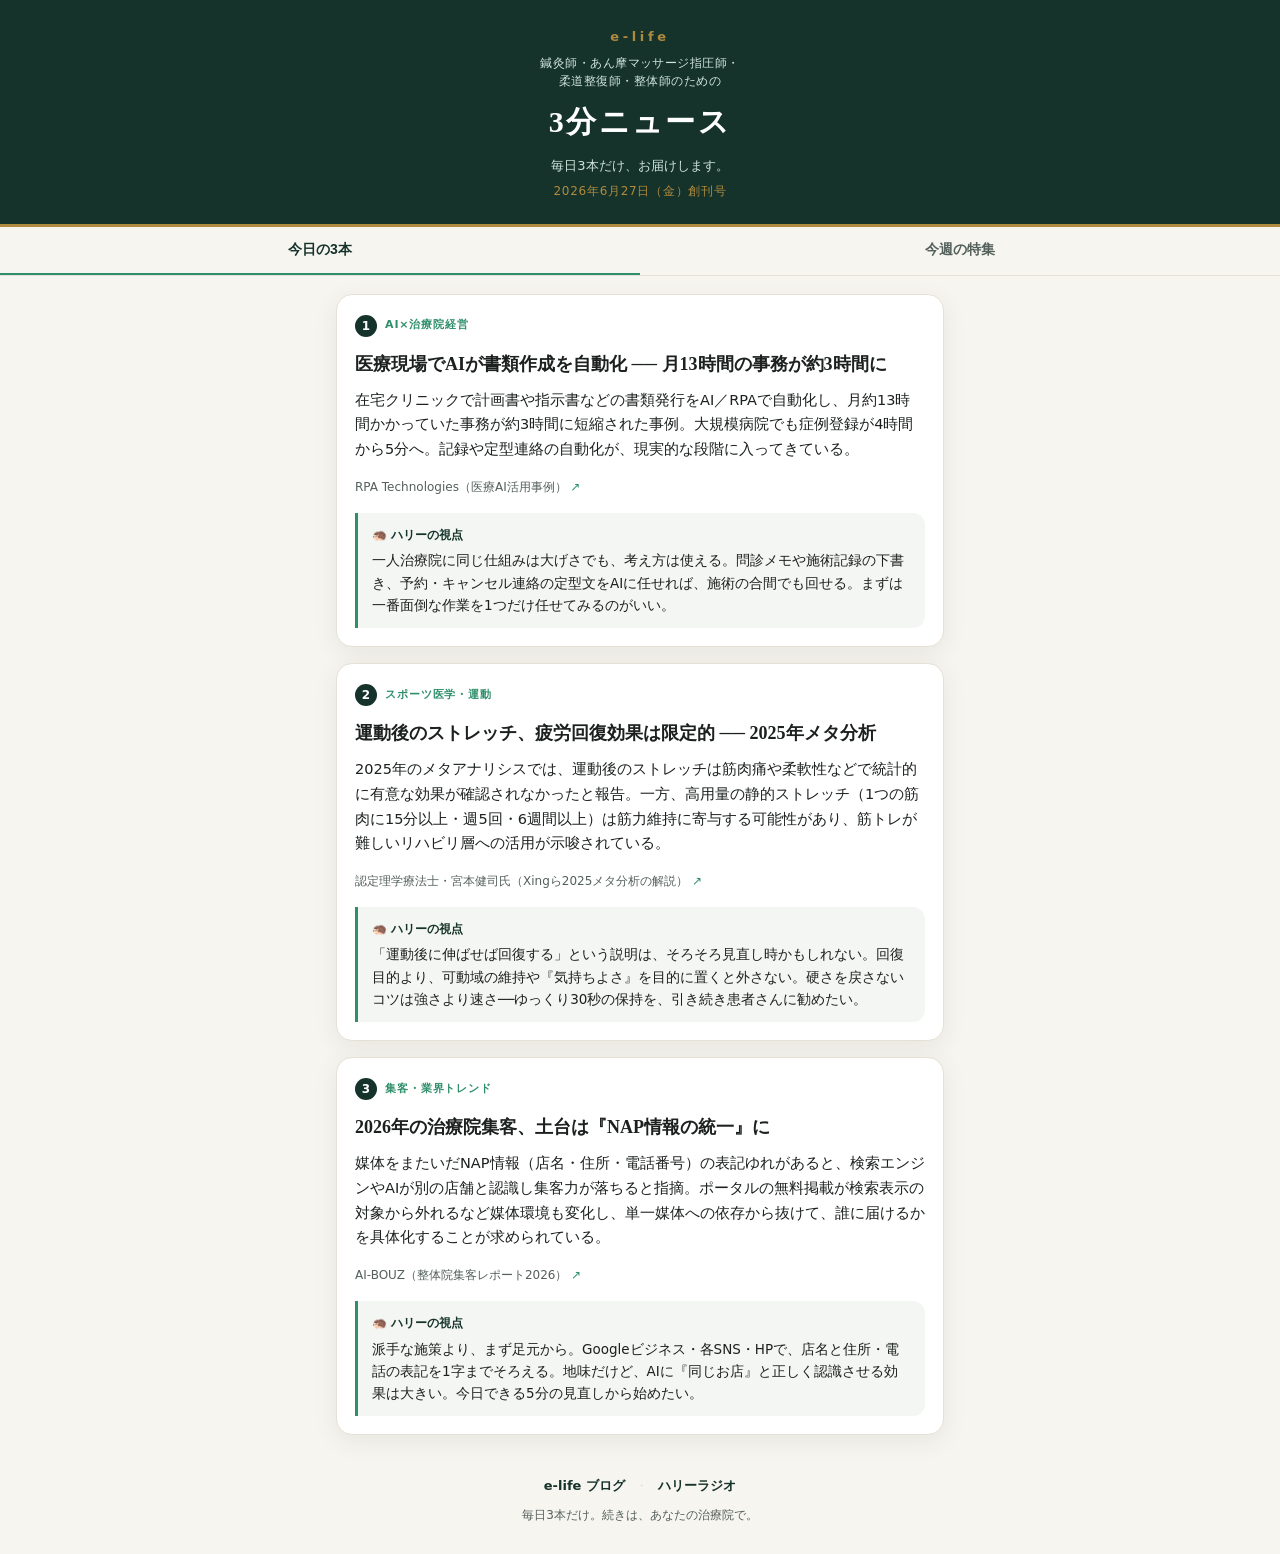
==== index.html @ 828da600 "創刊号: 鍼灸師・あん摩マッサージ指圧師・柔道整復師・整体師のための3分ニュース (PWA) イケハヤ「The Last 3 Minutes」を施術家向けに転用した1日3本ニュースアプリ。  Co-A" ====
<!DOCTYPE html>
<html lang="ja">
<head>
  <meta charset="UTF-8">
  <meta name="viewport" content="width=device-width, initial-scale=1.0, viewport-fit=cover">
  <title>鍼灸師・あん摩マッサージ指圧師・柔道整復師・整体師のための3分ニュース ─ e-life</title>
  <link rel="stylesheet" href="css/style.css">
  <link rel="manifest" href="manifest.json">
  <meta name="theme-color" content="#15332b">
  <meta name="apple-mobile-web-app-capable" content="yes">
  <meta name="mobile-web-app-capable" content="yes">
  <meta name="apple-mobile-web-app-status-bar-style" content="black-translucent">
  <link rel="icon" href="data:image/svg+xml,<svg xmlns='http://www.w3.org/2000/svg' viewBox='0 0 100 100'><text y='.9em' font-size='84'>📰</text></svg>">
</head>
<body>
  <!-- Masthead -->
  <header class="masthead">
    <div class="masthead-inner">
      <div class="brand">
        <span class="brand-mark">e-life</span>
        <p class="brand-audience">鍼灸師・あん摩マッサージ指圧師・<br>柔道整復師・整体師のための</p>
        <h1 class="brand-title">3分ニュース</h1>
      </div>
      <p class="brand-tagline" id="tagline">毎日3本だけ、お届けします。</p>
      <p class="edition" id="edition"></p>
    </div>
  </header>

  <!-- Tabs -->
  <nav class="tabs">
    <button class="tab active" data-view="today">今日の3本</button>
    <button class="tab" data-view="weekly">今週の特集</button>
  </nav>

  <main class="main">
    <!-- Today -->
    <section class="view active" id="view-today">
      <div id="newsList" class="news-list"></div>
    </section>

    <!-- Weekly -->
    <section class="view" id="view-weekly">
      <div id="weekly" class="weekly"></div>
    </section>
  </main>

  <footer class="foot">
    <p class="foot-links">
      <a href="https://e-life.work/" target="_blank" rel="noopener">e-life ブログ</a>
      <span>・</span>
      <a href="#" id="podcastLink" target="_blank" rel="noopener">ハリーラジオ</a>
    </p>
    <p class="foot-note">毎日3本だけ。続きは、あなたの治療院で。</p>
  </footer>

  <script src="js/app.js"></script>
</body>
</html>
---- css/style.css ----
:root {
  --ink: #1c211f;
  --ink-soft: #54605b;
  --paper: #f7f5f0;
  --card: #ffffff;
  --green: #15332b;
  --green-mid: #2f8f6b;
  --gold: #b08a3e;
  --line: #e6e1d6;
  --shadow: 0 6px 24px rgba(21, 51, 43, 0.08);
}

* { margin: 0; padding: 0; box-sizing: border-box; -webkit-tap-highlight-color: transparent; }

body {
  font-family: "Hiragino Sans", "Hiragino Kaku Gothic ProN", "Noto Sans JP", system-ui, sans-serif;
  background: var(--paper);
  color: var(--ink);
  line-height: 1.7;
  -webkit-font-smoothing: antialiased;
  padding-bottom: env(safe-area-inset-bottom);
}

/* ── Masthead ───────────────────────── */
.masthead {
  background: var(--green);
  color: #fff;
  padding: calc(env(safe-area-inset-top) + 22px) 20px 22px;
  text-align: center;
  border-bottom: 3px solid var(--gold);
}
.brand-mark {
  display: inline-block;
  font-size: 13px;
  letter-spacing: 0.28em;
  color: var(--gold);
  font-weight: 700;
  margin-bottom: 6px;
}
.brand-audience {
  font-size: 12px;
  color: #cfe3da;
  letter-spacing: 0.04em;
  line-height: 1.5;
  margin-bottom: 6px;
}
.brand-title {
  font-family: "Hiragino Mincho ProN", "Yu Mincho", "Noto Serif JP", serif;
  font-size: 30px;
  font-weight: 600;
  letter-spacing: 0.08em;
}
.brand-tagline { font-size: 13px; color: #cfe3da; margin-top: 8px; }
.edition { font-size: 12px; color: var(--gold); margin-top: 4px; letter-spacing: 0.06em; }

/* ── Tabs ───────────────────────────── */
.tabs {
  position: sticky;
  top: 0;
  z-index: 10;
  display: flex;
  background: var(--paper);
  border-bottom: 1px solid var(--line);
}
.tab {
  flex: 1;
  padding: 14px 0;
  font-size: 14px;
  font-weight: 600;
  color: var(--ink-soft);
  background: none;
  border: none;
  border-bottom: 2px solid transparent;
  cursor: pointer;
  transition: color .2s, border-color .2s;
}
.tab.active { color: var(--green); border-bottom-color: var(--green-mid); }

/* ── Views ──────────────────────────── */
.main { max-width: 640px; margin: 0 auto; padding: 18px 16px 8px; }
.view { display: none; }
.view.active { display: block; animation: fade .3s ease; }
@keyframes fade { from { opacity: 0; transform: translateY(6px); } to { opacity: 1; transform: none; } }

/* ── News cards ─────────────────────── */
.news-list { display: flex; flex-direction: column; gap: 16px; }
.card {
  background: var(--card);
  border: 1px solid var(--line);
  border-radius: 16px;
  box-shadow: var(--shadow);
  overflow: hidden;
}
.card-head { padding: 16px 18px 0; }
.card-no {
  display: inline-flex;
  align-items: center;
  gap: 8px;
  font-size: 12px;
  color: var(--ink-soft);
  margin-bottom: 8px;
}
.card-no b {
  display: inline-flex;
  width: 22px; height: 22px;
  align-items: center; justify-content: center;
  background: var(--green); color: #fff;
  border-radius: 50%; font-size: 12px;
}
.card-cat {
  font-size: 11px;
  font-weight: 700;
  color: var(--green-mid);
  letter-spacing: 0.08em;
}
.card-title {
  font-family: "Hiragino Mincho ProN", "Yu Mincho", "Noto Serif JP", serif;
  font-size: 18px;
  font-weight: 600;
  line-height: 1.5;
  padding: 6px 18px 0;
}
.card-summary { padding: 10px 18px 0; font-size: 14.5px; color: var(--ink); }
.card-source { padding: 10px 18px 0; }
.card-source a { font-size: 12px; color: var(--ink-soft); text-decoration: none; }
.card-source a:after { content: " ↗"; color: var(--green-mid); }

.harry {
  margin: 14px 18px 18px;
  background: #f3f6f2;
  border-left: 3px solid var(--green-mid);
  border-radius: 0 12px 12px 0;
  padding: 12px 14px;
}
.harry-label { font-size: 12px; font-weight: 700; color: var(--green); margin-bottom: 4px; }
.harry-text { font-size: 13.5px; color: var(--ink); line-height: 1.65; }

/* ── Weekly ─────────────────────────── */
.weekly { background: var(--card); border: 1px solid var(--line); border-radius: 16px; box-shadow: var(--shadow); padding: 22px 20px; }
.weekly-tag { font-size: 11px; letter-spacing: 0.18em; color: var(--gold); font-weight: 700; }
.weekly-title { font-family: "Hiragino Mincho ProN", "Yu Mincho", serif; font-size: 21px; margin: 6px 0 12px; }
.weekly-lead { font-size: 14.5px; color: var(--ink); margin-bottom: 16px; }
.weekly-points { list-style: none; display: flex; flex-direction: column; gap: 10px; }
.weekly-points li {
  position: relative; padding-left: 22px; font-size: 14px; color: var(--ink);
}
.weekly-points li:before {
  content: ""; position: absolute; left: 4px; top: 9px;
  width: 8px; height: 8px; background: var(--green-mid); border-radius: 50%;
}

/* ── Footer ─────────────────────────── */
.foot { max-width: 640px; margin: 8px auto 0; padding: 24px 16px calc(28px + env(safe-area-inset-bottom)); text-align: center; }
.foot-links { font-size: 13px; }
.foot-links a { color: var(--green); text-decoration: none; font-weight: 600; }
.foot-links span { color: var(--line); margin: 0 6px; }
.foot-note { font-size: 12px; color: var(--ink-soft); margin-top: 8px; }
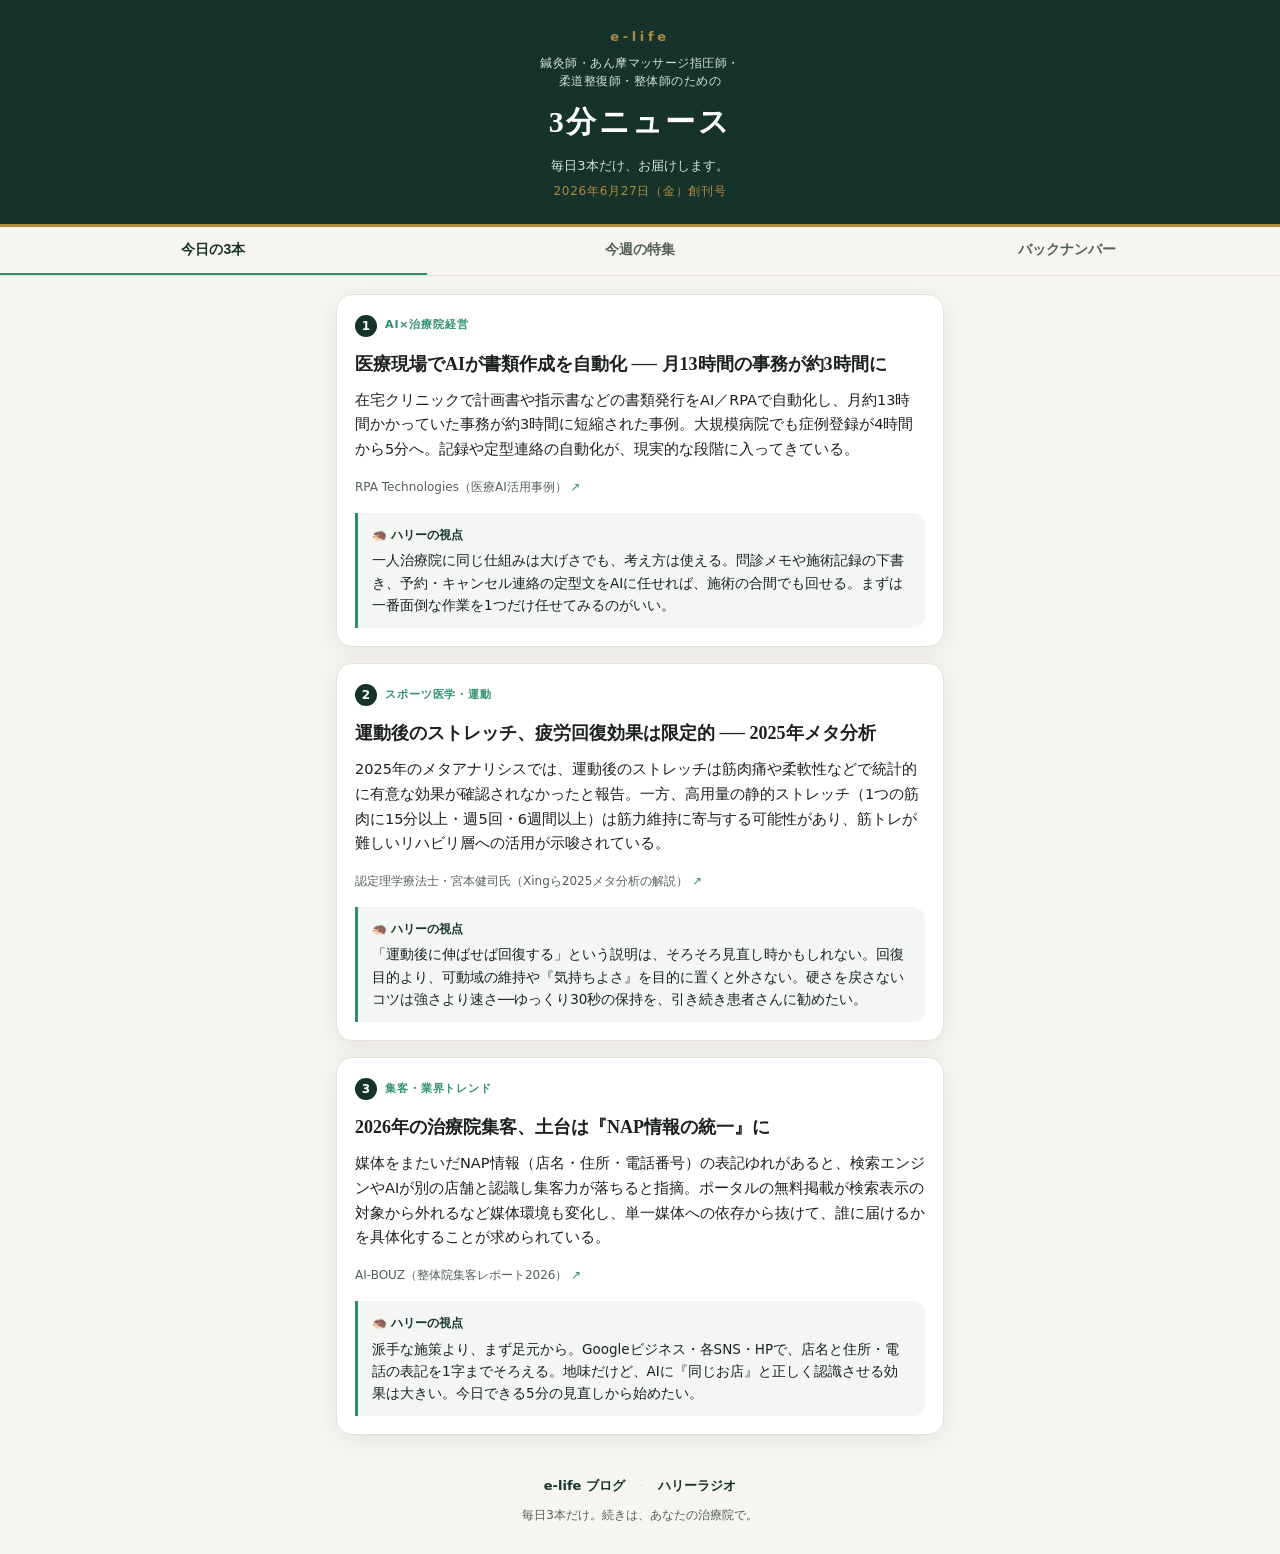
==== commit 24d5b9ec: "バックナンバー機能: 号を日付別に保存し一覧から閲覧可能に - data/index.json（号の一覧）+ data/editions/<date>.json 構成へ - バックナンバータブ・最新号" ====
--- a/index.html
+++ b/index.html
@@ -30,17 +30,27 @@
   <nav class="tabs">
     <button class="tab active" data-view="today">今日の3本</button>
     <button class="tab" data-view="weekly">今週の特集</button>
+    <button class="tab" data-view="back">バックナンバー</button>
   </nav>
 
   <main class="main">
     <!-- Today -->
     <section class="view active" id="view-today">
+      <div class="back-banner" id="backBanner">
+        過去の号を表示中です ── <a href="#" id="backToLatest">最新号へ戻る</a>
+      </div>
       <div id="newsList" class="news-list"></div>
     </section>
 
     <!-- Weekly -->
     <section class="view" id="view-weekly">
       <div id="weekly" class="weekly"></div>
+    </section>
+
+    <!-- Back numbers -->
+    <section class="view" id="view-back">
+      <p class="back-intro">これまでの号。タップすると読めます。</p>
+      <div id="backList" class="back-list"></div>
     </section>
   </main>
 
--- a/css/style.css
+++ b/css/style.css
@@ -149,6 +149,49 @@
   width: 8px; height: 8px; background: var(--green-mid); border-radius: 50%;
 }
 
+/* ── Back number banner ─────────────── */
+.back-banner {
+  display: none;
+  background: #fff6e6;
+  border: 1px solid #e8d9b0;
+  color: #8a6d2f;
+  font-size: 13px;
+  padding: 10px 14px;
+  border-radius: 12px;
+  margin-bottom: 14px;
+}
+.back-banner a { color: var(--green-mid); font-weight: 700; text-decoration: none; }
+
+/* ── Back number list ───────────────── */
+.back-intro { font-size: 13px; color: var(--ink-soft); margin-bottom: 12px; }
+.back-list { display: flex; flex-direction: column; gap: 10px; }
+.back-item {
+  display: flex;
+  align-items: center;
+  justify-content: space-between;
+  width: 100%;
+  background: var(--card);
+  border: 1px solid var(--line);
+  border-radius: 12px;
+  box-shadow: var(--shadow);
+  padding: 16px 18px;
+  font-size: 15px;
+  color: var(--ink);
+  text-align: left;
+  cursor: pointer;
+  font-family: inherit;
+}
+.back-item:active { background: #f3f6f2; }
+.back-date { font-weight: 600; }
+.back-latest {
+  font-size: 11px;
+  font-weight: 700;
+  color: #fff;
+  background: var(--green-mid);
+  border-radius: 999px;
+  padding: 2px 10px;
+}
+
 /* ── Footer ─────────────────────────── */
 .foot { max-width: 640px; margin: 8px auto 0; padding: 24px 16px calc(28px + env(safe-area-inset-bottom)); text-align: center; }
 .foot-links { font-size: 13px; }
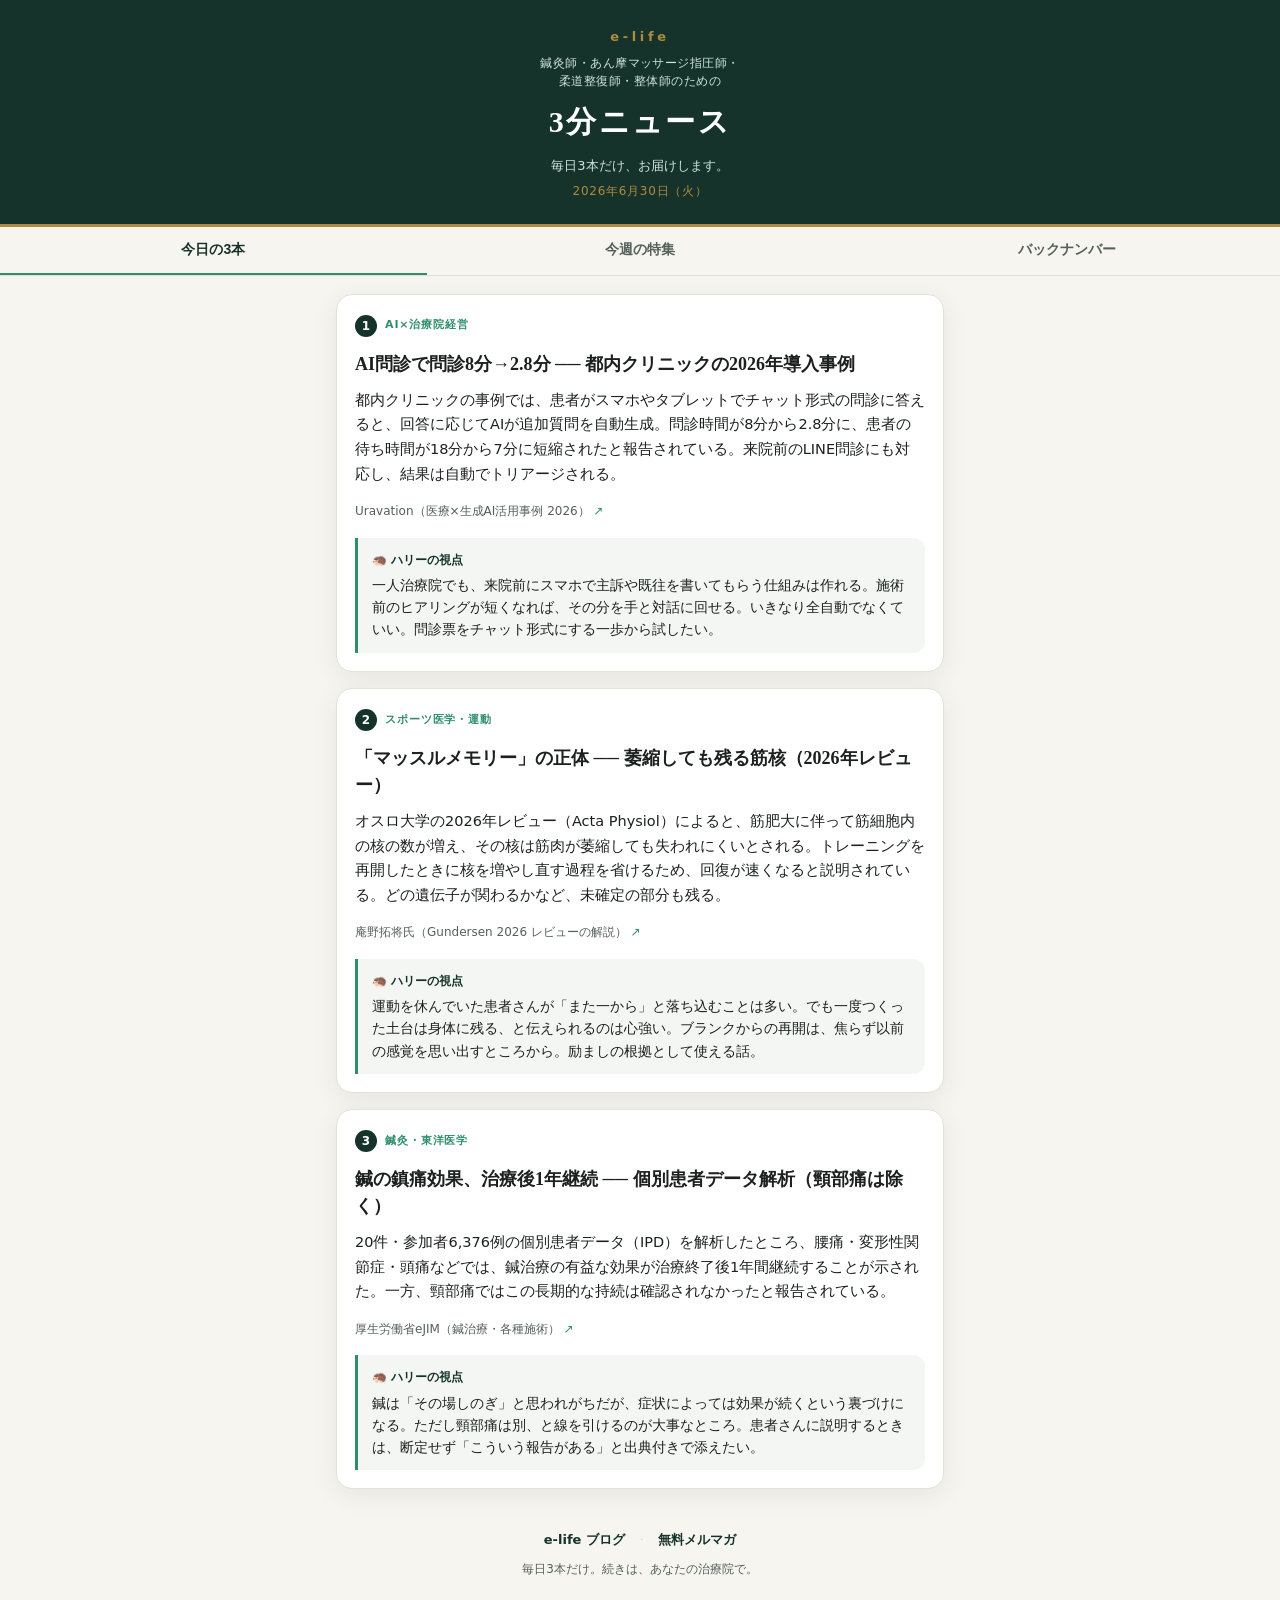
==== commit fd18b232: "フッター導線を修正: ハリーラジオ(和からだ)→無料メルマガ(e-life Substack) 3分ニュースはe-life(治療家向け)。ブランド不一致のハリーラジオリンクを、 e-lifeの無料メル" ====
--- a/index.html
+++ b/index.html
@@ -58,7 +58,7 @@
     <p class="foot-links">
       <a href="https://e-life.work/" target="_blank" rel="noopener">e-life ブログ</a>
       <span>・</span>
-      <a href="#" id="podcastLink" target="_blank" rel="noopener">ハリーラジオ</a>
+      <a href="https://elifeyagami.substack.com/" target="_blank" rel="noopener">無料メルマガ</a>
     </p>
     <p class="foot-note">毎日3本だけ。続きは、あなたの治療院で。</p>
   </footer>
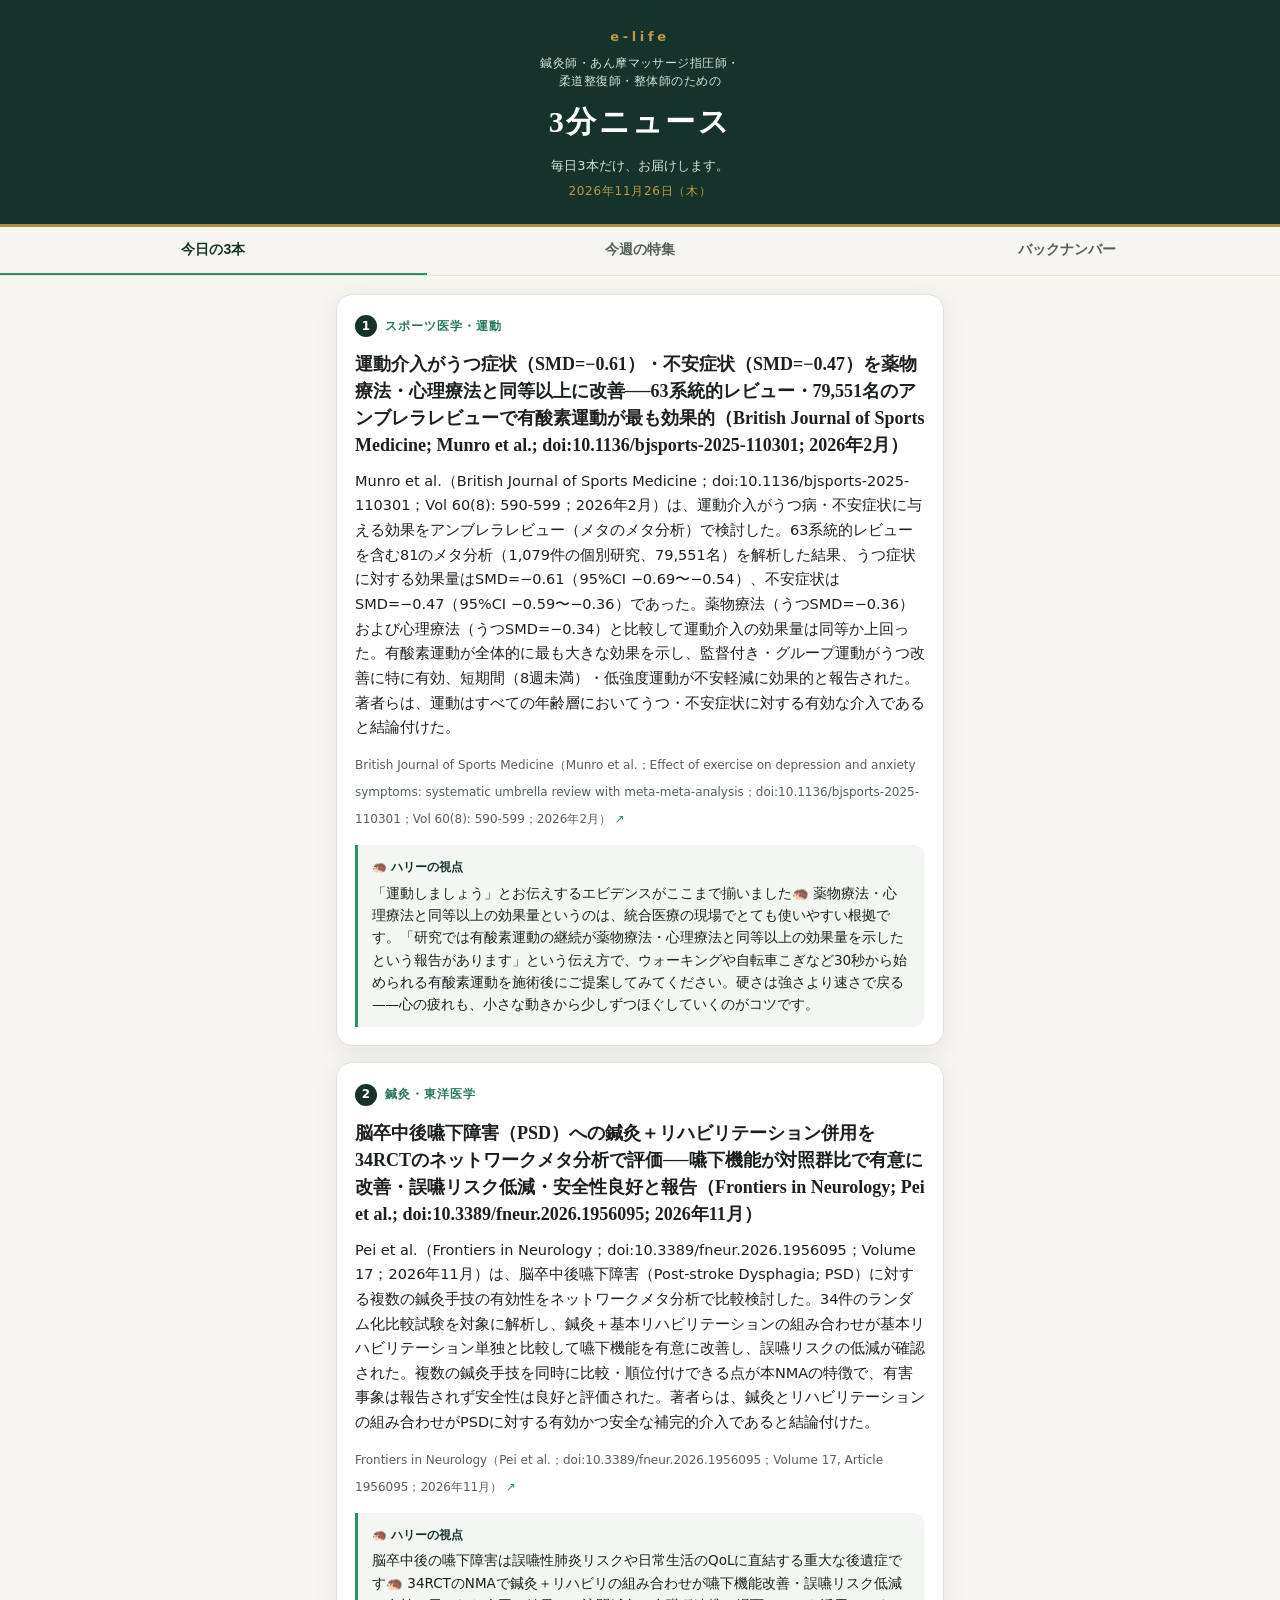
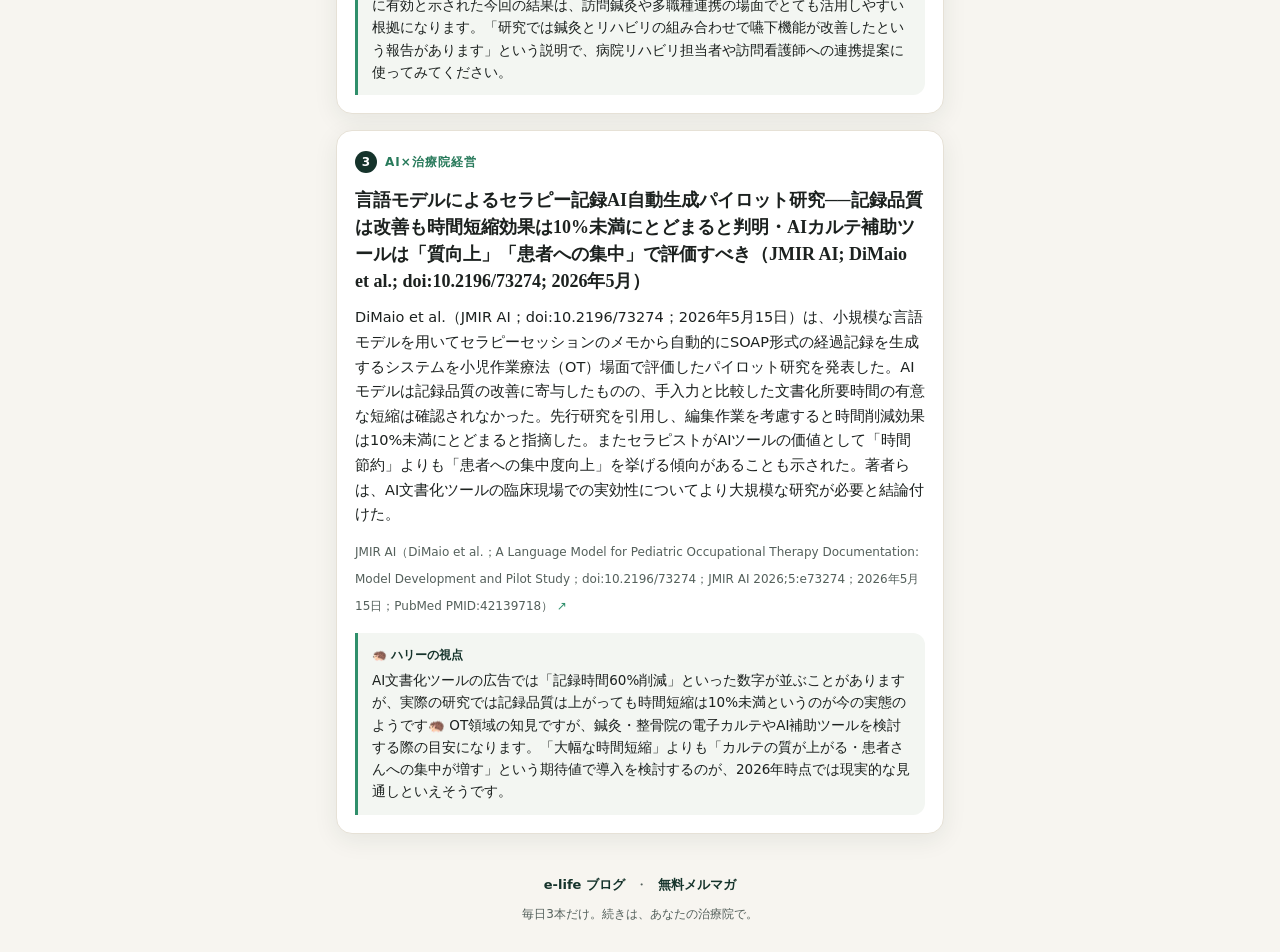
==== commit cbcd2730: "GA4（G-5M64W3P546・アプリとからだ）と本人の印（?owner=1で数えない）を入れた・プライバシーポリシーとストアのデータセーフティをGA4に合わせて更新・sw のキャッシュ版を上げた " ====
--- a/index.html
+++ b/index.html
@@ -11,6 +11,11 @@
   <meta name="mobile-web-app-capable" content="yes">
   <meta name="apple-mobile-web-app-status-bar-style" content="black-translucent">
   <link rel="icon" href="data:image/svg+xml,<svg xmlns='http://www.w3.org/2000/svg' viewBox='0 0 100 100'><text y='.9em' font-size='84'>📰</text></svg>">
+<!-- GA4（アプリとからだ）＋本人の印 2026-11-26 -->
+<script>(function(){try{var k="nagomi_owner",s=window.localStorage,q=location.search,m=0;if(/[?&]owner=1(&|#|$)/.test(q)){s.setItem(k,'1');m=1}else if(/[?&]owner=0(&|#|$)/.test(q)){s.removeItem(k);m=2}if(s.getItem(k)==='1'){var d=["G-5M64W3P546"];for(var i=0;i<d.length;i++){window['ga-disable-'+d[i]]=true}}if(m){var t=function(){try{var b=document.createElement('div');b.textContent=m===1?"\u672c\u4eba\u306e\u5370\u3092\u3064\u3051\u307e\u3057\u305f\uff08\u3053\u306e\u30d6\u30e9\u30a6\u30b6\u306f\u6570\u3048\u307e\u305b\u3093\uff09":"\u672c\u4eba\u306e\u5370\u3092\u5916\u3057\u307e\u3057\u305f\uff08\u3053\u306e\u30d6\u30e9\u30a6\u30b6\u3082\u6570\u3048\u307e\u3059\uff09";var y=b.style;y.position='fixed';y.right='12px';y.bottom='12px';y.zIndex='2147483647';y.background='rgba(20,20,20,.82)';y.color='#fff';y.font='12px/1.5 sans-serif';y.padding='6px 10px';y.borderRadius='6px';y.pointerEvents='none';document.body.appendChild(b);setTimeout(function(){try{b.parentNode.removeChild(b)}catch(e){}},3000)}catch(e){}};if(document.readyState==='loading'){document.addEventListener('DOMContentLoaded',t)}else{t()}}}catch(e){}})();</script>
+<script async src="https://www.googletagmanager.com/gtag/js?id=G-5M64W3P546"></script>
+<script>window.dataLayer=window.dataLayer||[];function gtag(){dataLayer.push(arguments)}gtag('js',new Date());gtag('config','G-5M64W3P546');</script>
+<!-- /GA4 -->
 </head>
 <body>
   <!-- Masthead -->
--- a/css/style.css
+++ b/css/style.css
@@ -6,6 +6,8 @@
   --green: #15332b;
   --green-mid: #2f8f6b;
   --gold: #b08a3e;
+  --green-ink: #287a5b;  /* 白い地に文字として置く緑（--green-mid #2f8f6b は白地で比3.99） */
+  --gold-lit: #be9747;   /* 濃緑の帯の上に置く金（--gold は比4.25） */
   --line: #e6e1d6;
   --shadow: 0 6px 24px rgba(21, 51, 43, 0.08);
 }
@@ -33,7 +35,7 @@
   display: inline-block;
   font-size: 13px;
   letter-spacing: 0.28em;
-  color: var(--gold);
+  color: var(--gold-lit);
   font-weight: 700;
   margin-bottom: 6px;
 }
@@ -51,7 +53,7 @@
   letter-spacing: 0.08em;
 }
 .brand-tagline { font-size: 13px; color: #cfe3da; margin-top: 8px; }
-.edition { font-size: 12px; color: var(--gold); margin-top: 4px; letter-spacing: 0.06em; }
+.edition { font-size: 12px; color: var(--gold-lit); margin-top: 4px; letter-spacing: 0.06em; }
 
 /* ── Tabs ───────────────────────────── */
 .tabs {
@@ -108,9 +110,9 @@
   border-radius: 50%; font-size: 12px;
 }
 .card-cat {
-  font-size: 11px;
+  font-size: 12px;
   font-weight: 700;
-  color: var(--green-mid);
+  color: var(--green-ink);
   letter-spacing: 0.08em;
 }
 .card-title {
@@ -196,5 +198,5 @@
 .foot { max-width: 640px; margin: 8px auto 0; padding: 24px 16px calc(28px + env(safe-area-inset-bottom)); text-align: center; }
 .foot-links { font-size: 13px; }
 .foot-links a { color: var(--green); text-decoration: none; font-weight: 600; }
-.foot-links span { color: var(--line); margin: 0 6px; }
+.foot-links span { color: var(--ink-soft); margin: 0 6px; }
 .foot-note { font-size: 12px; color: var(--ink-soft); margin-top: 8px; }
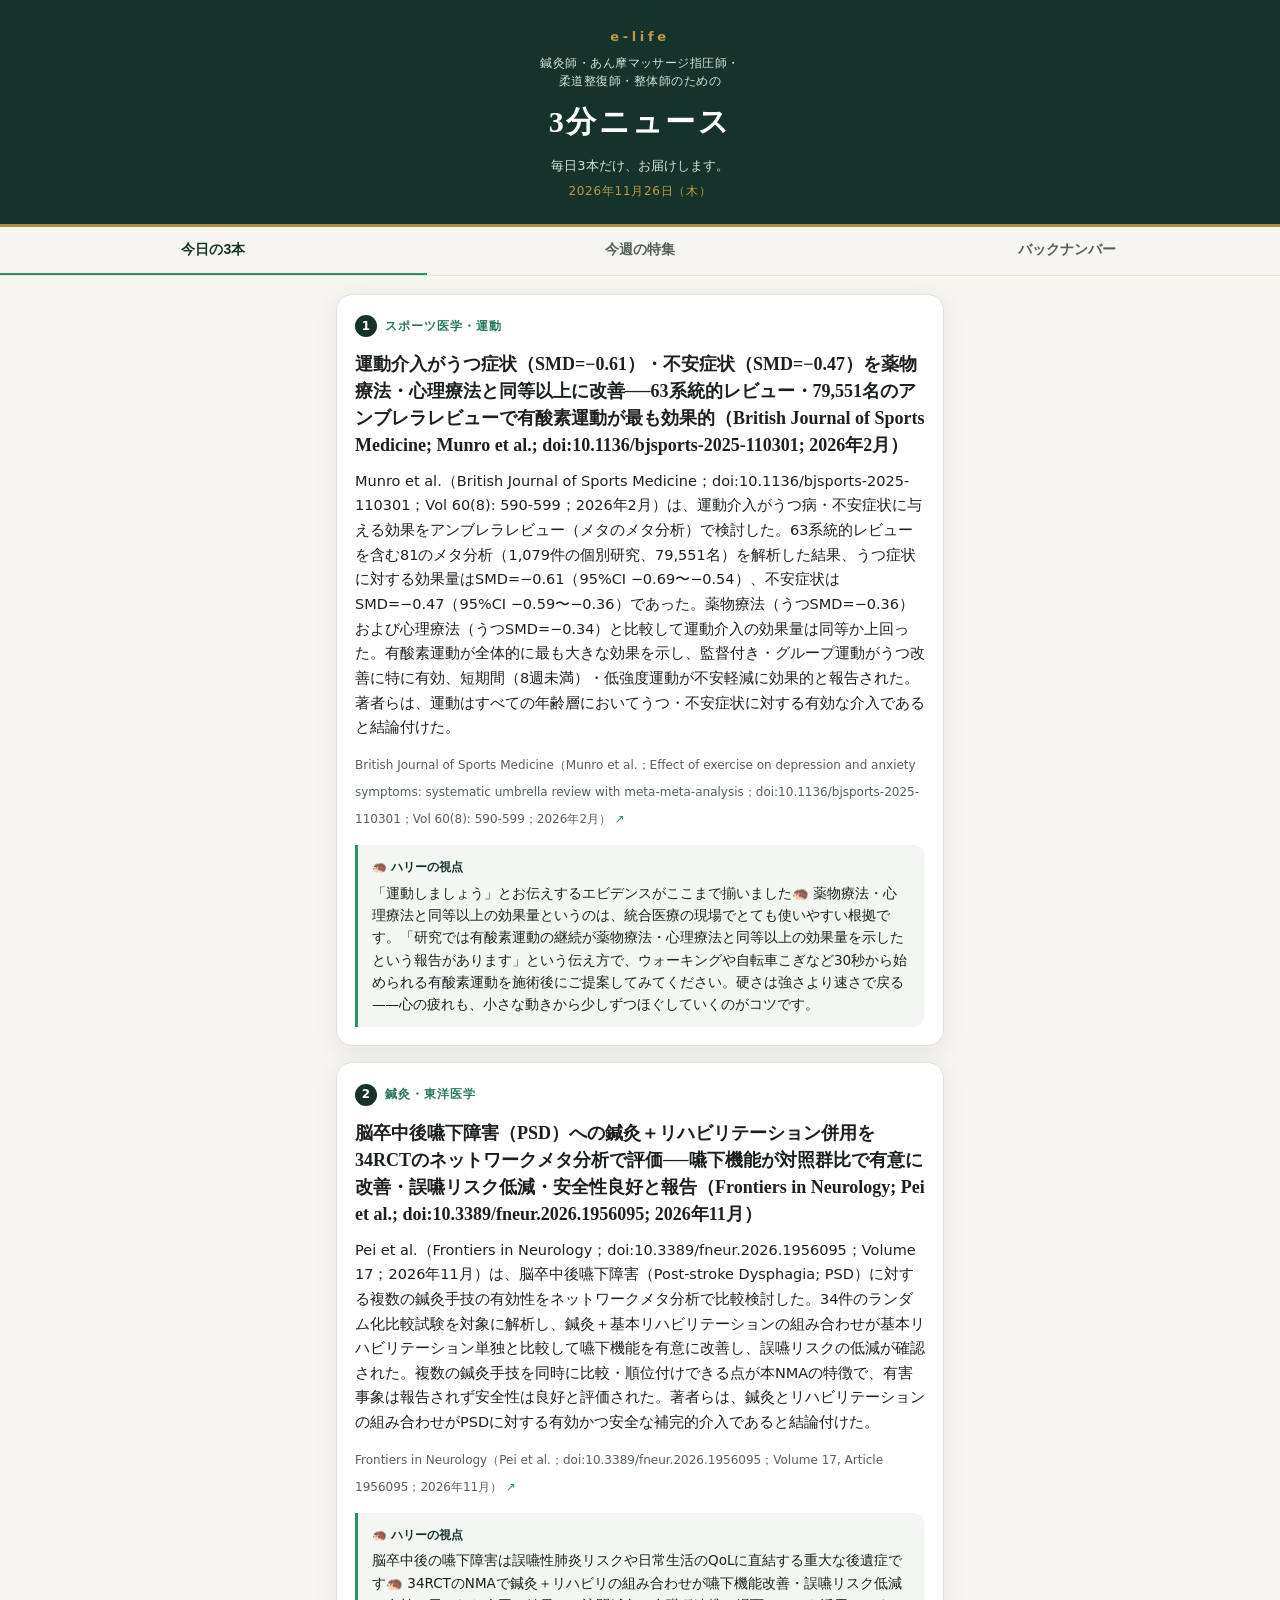
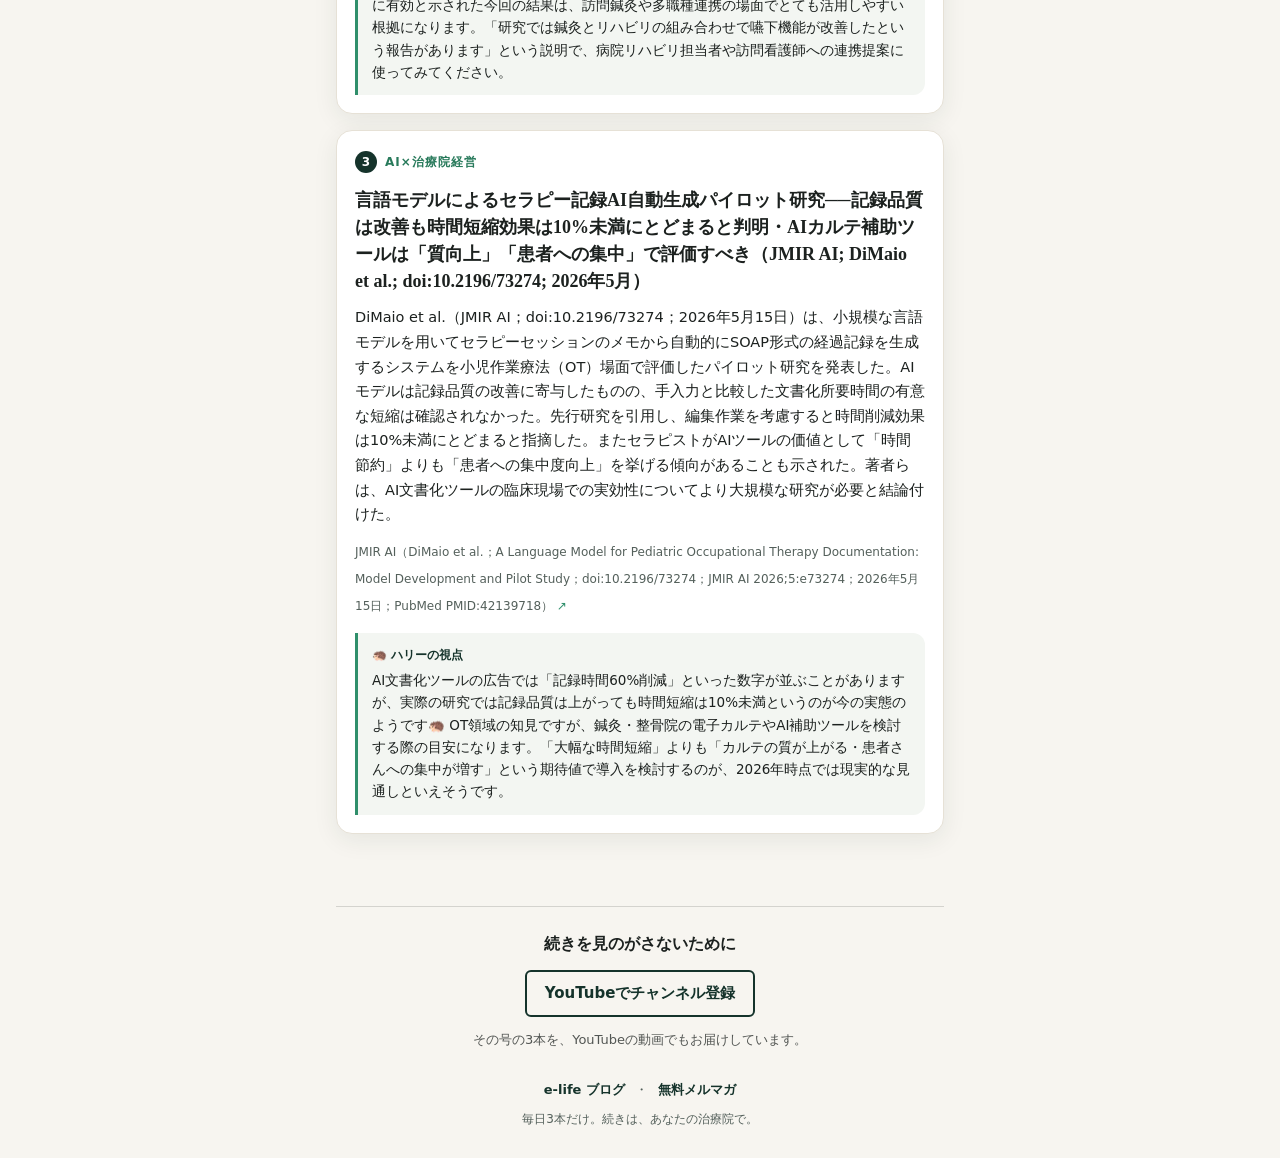
==== commit 990b2db0: "YouTubeのチャンネル登録の帯を入れた（母艦の帯と同じ見た目・登録の確認が開く）・swのキャッシュ版を上げた Co-Authored-By: Claude Opus 5.5 <noreply@an" ====
--- a/index.html
+++ b/index.html
@@ -60,6 +60,12 @@
   </main>
 
   <footer class="foot">
+    <!-- 母艦の帯（nagomi-project apps/_mothership.py と同じ見た目・2026-11-26）：チャンネル登録（登録の確認が開く） -->
+    <section class="ms-band" aria-label="続きを見のがさないために">
+      <p class="ms-h">続きを見のがさないために</p>
+      <div class="ms-btns"><a class="ms-btn main" href="https://www.youtube.com/channel/UCHBLOm_5PKLLZqsM5_RqQeA?sub_confirmation=1" target="_blank" rel="noopener">YouTubeでチャンネル登録</a></div>
+      <p class="ms-note">その号の3本を、YouTubeの動画でもお届けしています。</p>
+    </section>
     <p class="foot-links">
       <a href="https://e-life.work/" target="_blank" rel="noopener">e-life ブログ</a>
       <span>・</span>
--- a/css/style.css
+++ b/css/style.css
@@ -200,3 +200,12 @@
 .foot-links a { color: var(--green); text-decoration: none; font-weight: 600; }
 .foot-links span { color: var(--ink-soft); margin: 0 6px; }
 .foot-note { font-size: 12px; color: var(--ink-soft); margin-top: 8px; }
+
+/* 母艦の帯（nagomi-project apps/_mothership.py と同じ形・2026-11-26） */
+.ms-band{margin:32px auto 0;padding:24px 16px 28px;border-top:1px solid rgba(0,0,0,.14);text-align:center}
+.ms-band .ms-h{margin:0 0 14px;font-weight:700;font-size:16px;line-height:1.6}
+.ms-band .ms-btns{display:flex;flex-wrap:wrap;gap:10px;justify-content:center;max-width:760px;margin:0 auto}
+.ms-band a.ms-btn{display:inline-block;padding:11px 18px;border:1px solid #15332b;border-radius:var(--radius,6px);color:#15332b;text-decoration:none;font-size:15px;line-height:1.4}
+.ms-band a.ms-btn.main{border-width:2px;font-weight:700}
+.ms-band a.ms-btn:hover{opacity:.75}
+.ms-band .ms-note{margin:12px auto 0;max-width:620px;font-size:13px;line-height:1.7;opacity:.75}
